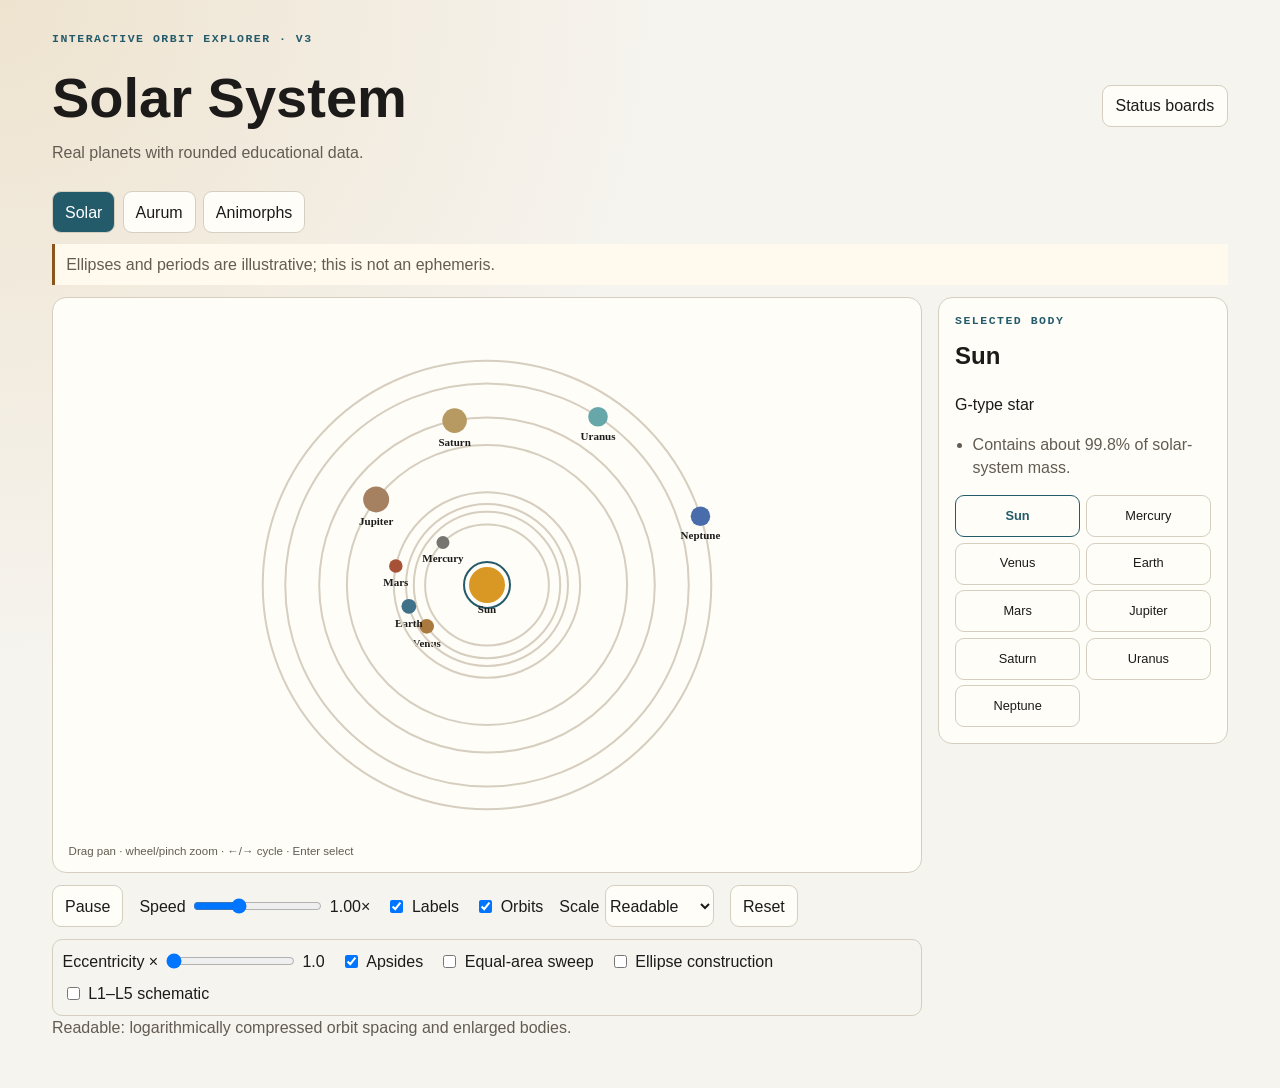
==== docs/orbit/index.html @ 9607ab7f "feat(orbit): install M365 Copilot v3 multimode explorer (Solar/Aurum/Animorphs, ellipse/Kepler/Lagra" ====
<!doctype html><html lang="en"><head><meta charset="utf-8"><meta name="viewport" content="width=device-width,initial-scale=1"><meta name="theme-color" content="#f6f4ef"><title>Orbit Explorer v3</title><link rel="stylesheet" href="./style.css"></head><body><main class="app"><header><div><p class="eyebrow">INTERACTIVE ORBIT EXPLORER · V3</p><h1 id="pageTitle">Solar System</h1><p id="pageLede" class="lede"></p></div><nav><a href="../status/">Status boards</a></nav></header>
<div id="systemTabs" class="tabs" role="group" aria-label="Choose system"><button data-system="solar">Solar</button><button data-system="aurum">Aurum</button><button data-system="animorphs">Animorphs</button></div><p id="modeNotice" class="notice"></p>
<section class="layout"><div><section class="stage"><canvas id="systemCanvas" tabindex="0" aria-label="Interactive orbit canvas. Left and right arrows cycle bodies; Enter selects."></canvas><div id="tooltip" class="tooltip" hidden></div><div class="hint">Drag pan · wheel/pinch zoom · ←/→ cycle · Enter select</div></section>
<section class="controls" aria-label="Simulation controls"><button id="playButton">Pause</button><label>Speed <input id="speedInput" type="range" min="0" max="3" value="1" step=".05"><output id="speedOutput">1.00×</output></label><label><input id="labelsInput" type="checkbox" checked> Labels</label><label><input id="orbitsInput" type="checkbox" checked> Orbits</label><label>Scale <select id="scaleInput"><option value="readable">Readable</option><option value="realistic">Realistic-ish</option></select></label><button id="resetButton">Reset</button></section><section class="math-controls" aria-label="Ellipse overlays"><label>Eccentricity × <input id="eccInput" type="range" min="1" max="4" value="1" step=".1"><output id="eccOutput">1.0</output></label><label><input id="markersInput" type="checkbox" checked> Apsides</label><label><input id="areaInput" type="checkbox"> Equal-area sweep</label><label><input id="constructionInput" type="checkbox"> Ellipse construction</label><label><input id="lagrangeInput" type="checkbox"> L1–L5 schematic</label></section><p id="scaleNote" class="scale-note"></p></div>
<aside class="info" aria-live="polite"><p class="eyebrow">SELECTED BODY</p><h2 id="infoName"></h2><p id="infoType"></p><ul id="infoFacts"></ul><div id="bodyButtons" class="body-buttons"></div></aside></section></main><script type="module" src="./app.js"></script></body></html>
---- docs/orbit/style.css ----
:root{--bg:#f6f4ef;--ink:#1c1b19;--muted:#625c52;--panel:#fffdf8;--line:#d6cebf;--accent:#245b6b;--warn:#8b561d}*{box-sizing:border-box}body{margin:0;background:radial-gradient(circle at 0 0,#eee3cf,transparent 40%),var(--bg);color:var(--ink);font:16px/1.45 "Segoe UI",sans-serif}.app{max-width:1240px;margin:auto;padding:clamp(.8rem,3vw,2rem)}header{display:flex;align-items:center;justify-content:space-between;gap:1rem}h1,h2,p{margin-top:0}h1{margin-bottom:.2rem;font-size:clamp(2rem,5vw,3.5rem)}.eyebrow{color:var(--accent);font:700 .72rem ui-monospace,monospace;letter-spacing:.13em}.lede,.scale-note,.notice{color:var(--muted)}a,button,select{min-height:42px;border:1px solid var(--line);border-radius:9px;background:var(--panel);color:var(--ink);font:inherit}a{display:inline-flex;align-items:center;padding:0 .8rem;text-decoration:none}button{padding:.45rem .75rem;cursor:pointer}button:hover,button:focus-visible,a:focus-visible{border-color:var(--accent);box-shadow:0 0 0 3px #245b6b25;outline:0}.tabs{display:flex;gap:.45rem;margin:.7rem 0}.tabs button[aria-pressed=true]{background:var(--accent);color:white}.notice{margin:.4rem 0 .75rem;padding:.55rem .7rem;border-left:3px solid var(--warn);background:#fff9ee}.layout{display:grid;grid-template-columns:minmax(0,1fr) 290px;gap:1rem}.stage{height:min(64vh,650px);min-height:450px;position:relative;overflow:hidden;border:1px solid var(--line);border-radius:14px;background:var(--panel);touch-action:none}canvas{display:block;width:100%;height:100%;cursor:grab}.tooltip{position:absolute;padding:.25rem .5rem;border-radius:5px;background:var(--ink);color:white;pointer-events:none}.hint{position:absolute;bottom:9px;left:10px;padding:.2rem .35rem;background:#fffdf8dd;color:var(--muted);font-size:.72rem}.controls,.math-controls{display:flex;flex-wrap:wrap;align-items:center;gap:.55rem 1rem;margin-top:.75rem}.controls label,.math-controls label{display:flex;align-items:center;gap:.35rem}.math-controls{padding:.6rem;border:1px solid var(--line);border-radius:10px}.info{align-self:start;padding:1rem;border:1px solid var(--line);border-radius:14px;background:var(--panel)}.info ul{padding-left:1.1rem;color:var(--muted)}.body-buttons{display:grid;grid-template-columns:1fr 1fr;gap:.35rem}.body-buttons button{font-size:.8rem}.body-buttons [aria-pressed=true]{border-color:var(--accent);color:var(--accent);font-weight:700}@media(max-width:760px){header{align-items:flex-start}.layout{grid-template-columns:1fr}.info{grid-row:2}.stage{min-height:460px}.tabs{overflow:auto}.body-buttons{grid-template-columns:repeat(3,1fr)}}@media(max-width:430px){.body-buttons{grid-template-columns:1fr 1fr}.hint{font-size:.64rem}}
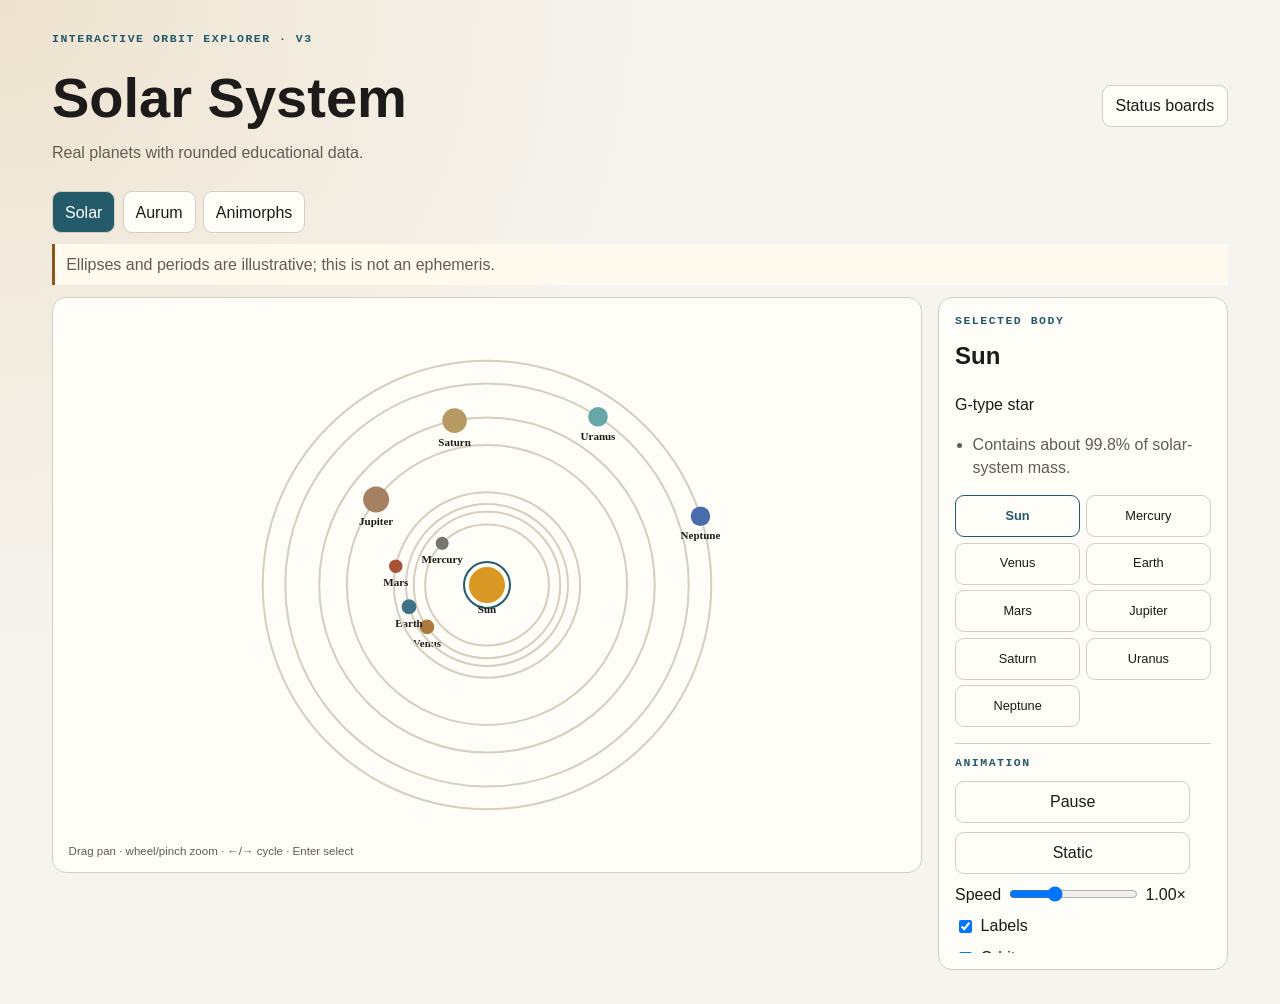
==== commit 35c5cc2a: "feat(orbit): scrollable animation panel below SELECTED BODY + static quarter-view" ====
--- a/docs/orbit/index.html
+++ b/docs/orbit/index.html
@@ -1,5 +1,5 @@
 <!doctype html><html lang="en"><head><meta charset="utf-8"><meta name="viewport" content="width=device-width,initial-scale=1"><meta name="theme-color" content="#f6f4ef"><title>Orbit Explorer v3</title><link rel="stylesheet" href="./style.css"></head><body><main class="app"><header><div><p class="eyebrow">INTERACTIVE ORBIT EXPLORER · V3</p><h1 id="pageTitle">Solar System</h1><p id="pageLede" class="lede"></p></div><nav><a href="../status/">Status boards</a></nav></header>
 <div id="systemTabs" class="tabs" role="group" aria-label="Choose system"><button data-system="solar">Solar</button><button data-system="aurum">Aurum</button><button data-system="animorphs">Animorphs</button></div><p id="modeNotice" class="notice"></p>
 <section class="layout"><div><section class="stage"><canvas id="systemCanvas" tabindex="0" aria-label="Interactive orbit canvas. Left and right arrows cycle bodies; Enter selects."></canvas><div id="tooltip" class="tooltip" hidden></div><div class="hint">Drag pan · wheel/pinch zoom · ←/→ cycle · Enter select</div></section>
-<section class="controls" aria-label="Simulation controls"><button id="playButton">Pause</button><label>Speed <input id="speedInput" type="range" min="0" max="3" value="1" step=".05"><output id="speedOutput">1.00×</output></label><label><input id="labelsInput" type="checkbox" checked> Labels</label><label><input id="orbitsInput" type="checkbox" checked> Orbits</label><label>Scale <select id="scaleInput"><option value="readable">Readable</option><option value="realistic">Realistic-ish</option></select></label><button id="resetButton">Reset</button></section><section class="math-controls" aria-label="Ellipse overlays"><label>Eccentricity × <input id="eccInput" type="range" min="1" max="4" value="1" step=".1"><output id="eccOutput">1.0</output></label><label><input id="markersInput" type="checkbox" checked> Apsides</label><label><input id="areaInput" type="checkbox"> Equal-area sweep</label><label><input id="constructionInput" type="checkbox"> Ellipse construction</label><label><input id="lagrangeInput" type="checkbox"> L1–L5 schematic</label></section><p id="scaleNote" class="scale-note"></p></div>
-<aside class="info" aria-live="polite"><p class="eyebrow">SELECTED BODY</p><h2 id="infoName"></h2><p id="infoType"></p><ul id="infoFacts"></ul><div id="bodyButtons" class="body-buttons"></div></aside></section></main><script type="module" src="./app.js"></script></body></html>+</div>
+<aside class="info" aria-live="polite"><p class="eyebrow">SELECTED BODY</p><h2 id="infoName"></h2><p id="infoType"></p><ul id="infoFacts"></ul><div id="bodyButtons" class="body-buttons"></div><section class="anim-panel" aria-label="Animation controls"><p class="eyebrow">ANIMATION</p><section class="controls" aria-label="Simulation controls"><button id="playButton">Pause</button><button id="staticButton" type="button" aria-pressed="false">Static</button><label>Speed <input id="speedInput" type="range" min="0" max="3" value="1" step=".05"><output id="speedOutput">1.00×</output></label><label><input id="labelsInput" type="checkbox" checked> Labels</label><label><input id="orbitsInput" type="checkbox" checked> Orbits</label><label>Scale <select id="scaleInput"><option value="readable">Readable</option><option value="realistic">Realistic-ish</option></select></label><button id="resetButton">Reset</button></section><section class="math-controls" aria-label="Ellipse overlays"><label>Eccentricity × <input id="eccInput" type="range" min="1" max="4" value="1" step=".1"><output id="eccOutput">1.0</output></label><label><input id="markersInput" type="checkbox" checked> Apsides</label><label><input id="areaInput" type="checkbox"> Equal-area sweep</label><label><input id="constructionInput" type="checkbox"> Ellipse construction</label><label><input id="lagrangeInput" type="checkbox"> L1–L5 schematic</label></section><p id="scaleNote" class="scale-note"></p><p class="scale-note">Static: fixed epoch (day 0) in the original Aurum v1 quarter-circle framing — centre near the lower-left, no motion. Also via <code>?static=1</code>.</p></section></aside></section></main><script type="module" src="./app.js"></script></body></html>
--- a/docs/orbit/style.css
+++ b/docs/orbit/style.css
@@ -1 +1 @@
-:root{--bg:#f6f4ef;--ink:#1c1b19;--muted:#625c52;--panel:#fffdf8;--line:#d6cebf;--accent:#245b6b;--warn:#8b561d}*{box-sizing:border-box}body{margin:0;background:radial-gradient(circle at 0 0,#eee3cf,transparent 40%),var(--bg);color:var(--ink);font:16px/1.45 "Segoe UI",sans-serif}.app{max-width:1240px;margin:auto;padding:clamp(.8rem,3vw,2rem)}header{display:flex;align-items:center;justify-content:space-between;gap:1rem}h1,h2,p{margin-top:0}h1{margin-bottom:.2rem;font-size:clamp(2rem,5vw,3.5rem)}.eyebrow{color:var(--accent);font:700 .72rem ui-monospace,monospace;letter-spacing:.13em}.lede,.scale-note,.notice{color:var(--muted)}a,button,select{min-height:42px;border:1px solid var(--line);border-radius:9px;background:var(--panel);color:var(--ink);font:inherit}a{display:inline-flex;align-items:center;padding:0 .8rem;text-decoration:none}button{padding:.45rem .75rem;cursor:pointer}button:hover,button:focus-visible,a:focus-visible{border-color:var(--accent);box-shadow:0 0 0 3px #245b6b25;outline:0}.tabs{display:flex;gap:.45rem;margin:.7rem 0}.tabs button[aria-pressed=true]{background:var(--accent);color:white}.notice{margin:.4rem 0 .75rem;padding:.55rem .7rem;border-left:3px solid var(--warn);background:#fff9ee}.layout{display:grid;grid-template-columns:minmax(0,1fr) 290px;gap:1rem}.stage{height:min(64vh,650px);min-height:450px;position:relative;overflow:hidden;border:1px solid var(--line);border-radius:14px;background:var(--panel);touch-action:none}canvas{display:block;width:100%;height:100%;cursor:grab}.tooltip{position:absolute;padding:.25rem .5rem;border-radius:5px;background:var(--ink);color:white;pointer-events:none}.hint{position:absolute;bottom:9px;left:10px;padding:.2rem .35rem;background:#fffdf8dd;color:var(--muted);font-size:.72rem}.controls,.math-controls{display:flex;flex-wrap:wrap;align-items:center;gap:.55rem 1rem;margin-top:.75rem}.controls label,.math-controls label{display:flex;align-items:center;gap:.35rem}.math-controls{padding:.6rem;border:1px solid var(--line);border-radius:10px}.info{align-self:start;padding:1rem;border:1px solid var(--line);border-radius:14px;background:var(--panel)}.info ul{padding-left:1.1rem;color:var(--muted)}.body-buttons{display:grid;grid-template-columns:1fr 1fr;gap:.35rem}.body-buttons button{font-size:.8rem}.body-buttons [aria-pressed=true]{border-color:var(--accent);color:var(--accent);font-weight:700}@media(max-width:760px){header{align-items:flex-start}.layout{grid-template-columns:1fr}.info{grid-row:2}.stage{min-height:460px}.tabs{overflow:auto}.body-buttons{grid-template-columns:repeat(3,1fr)}}@media(max-width:430px){.body-buttons{grid-template-columns:1fr 1fr}.hint{font-size:.64rem}}+:root{--bg:#f6f4ef;--ink:#1c1b19;--muted:#625c52;--panel:#fffdf8;--line:#d6cebf;--accent:#245b6b;--warn:#8b561d}*{box-sizing:border-box}body{margin:0;background:radial-gradient(circle at 0 0,#eee3cf,transparent 40%),var(--bg);color:var(--ink);font:16px/1.45 "Segoe UI",sans-serif}.app{max-width:1240px;margin:auto;padding:clamp(.8rem,3vw,2rem)}header{display:flex;align-items:center;justify-content:space-between;gap:1rem}h1,h2,p{margin-top:0}h1{margin-bottom:.2rem;font-size:clamp(2rem,5vw,3.5rem)}.eyebrow{color:var(--accent);font:700 .72rem ui-monospace,monospace;letter-spacing:.13em}.lede,.scale-note,.notice{color:var(--muted)}a,button,select{min-height:42px;border:1px solid var(--line);border-radius:9px;background:var(--panel);color:var(--ink);font:inherit}a{display:inline-flex;align-items:center;padding:0 .8rem;text-decoration:none}button{padding:.45rem .75rem;cursor:pointer}button:hover,button:focus-visible,a:focus-visible{border-color:var(--accent);box-shadow:0 0 0 3px #245b6b25;outline:0}.tabs{display:flex;gap:.45rem;margin:.7rem 0}.tabs button[aria-pressed=true]{background:var(--accent);color:white}.notice{margin:.4rem 0 .75rem;padding:.55rem .7rem;border-left:3px solid var(--warn);background:#fff9ee}.layout{display:grid;grid-template-columns:minmax(0,1fr) 290px;gap:1rem}.stage{height:min(64vh,650px);min-height:450px;position:relative;overflow:hidden;border:1px solid var(--line);border-radius:14px;background:var(--panel);touch-action:none}canvas{display:block;width:100%;height:100%;cursor:grab}.tooltip{position:absolute;padding:.25rem .5rem;border-radius:5px;background:var(--ink);color:white;pointer-events:none}.hint{position:absolute;bottom:9px;left:10px;padding:.2rem .35rem;background:#fffdf8dd;color:var(--muted);font-size:.72rem}.controls,.math-controls{display:flex;flex-wrap:wrap;align-items:center;gap:.55rem 1rem;margin-top:.75rem}.controls label,.math-controls label{display:flex;align-items:center;gap:.35rem}.math-controls{padding:.6rem;border:1px solid var(--line);border-radius:10px}.info{align-self:start;padding:1rem;border:1px solid var(--line);border-radius:14px;background:var(--panel)}.info ul{padding-left:1.1rem;color:var(--muted)}.body-buttons{display:grid;grid-template-columns:1fr 1fr;gap:.35rem}.body-buttons button{font-size:.8rem}.body-buttons [aria-pressed=true]{border-color:var(--accent);color:var(--accent);font-weight:700}@media(max-width:760px){header{align-items:flex-start}.layout{grid-template-columns:1fr}.info{grid-row:2}.stage{min-height:460px}.tabs{overflow:auto}.body-buttons{grid-template-columns:repeat(3,1fr)}}@media(max-width:430px){.body-buttons{grid-template-columns:1fr 1fr}.hint{font-size:.64rem}}.anim-panel{margin-top:1rem;padding-top:.75rem;border-top:1px solid var(--line);height:210px;max-height:210px;overflow-y:auto;overflow-x:hidden;padding-right:.35rem;scrollbar-gutter:stable}.anim-panel .controls{margin-top:.35rem}.anim-panel .controls,.anim-panel .math-controls{flex-direction:column;align-items:stretch}.anim-panel button[aria-pressed="true"]{background:var(--accent);color:#fff;border-color:var(--accent)}@media(max-width:760px){.anim-panel{height:190px;max-height:190px}}
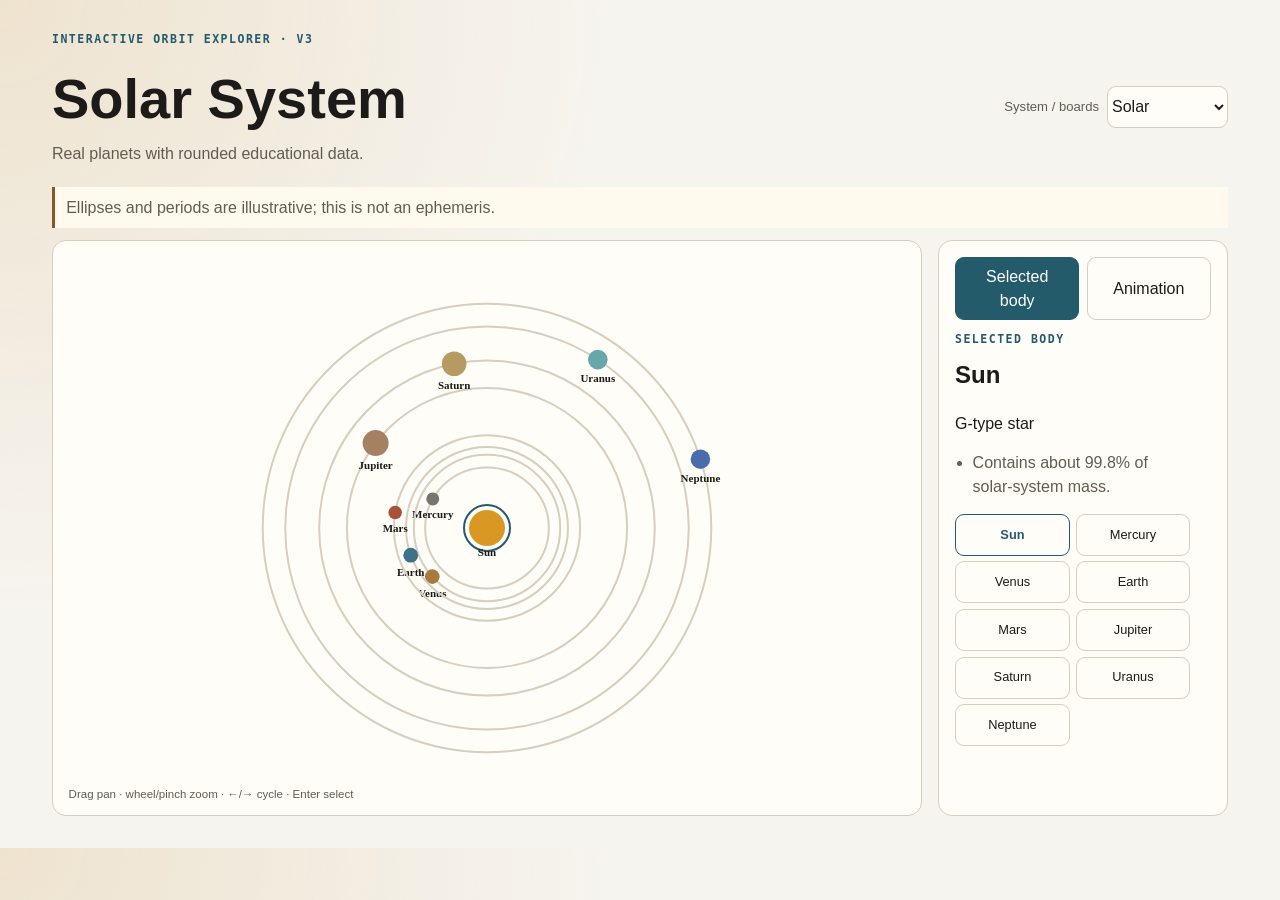
==== commit 0a761c38: "feat(orbit): static view follows Aurum v1 (83a0596); header dropdown + tabbed side panel" ====
--- a/docs/orbit/index.html
+++ b/docs/orbit/index.html
@@ -1,5 +1,77 @@
-<!doctype html><html lang="en"><head><meta charset="utf-8"><meta name="viewport" content="width=device-width,initial-scale=1"><meta name="theme-color" content="#f6f4ef"><title>Orbit Explorer v3</title><link rel="stylesheet" href="./style.css"></head><body><main class="app"><header><div><p class="eyebrow">INTERACTIVE ORBIT EXPLORER · V3</p><h1 id="pageTitle">Solar System</h1><p id="pageLede" class="lede"></p></div><nav><a href="../status/">Status boards</a></nav></header>
-<div id="systemTabs" class="tabs" role="group" aria-label="Choose system"><button data-system="solar">Solar</button><button data-system="aurum">Aurum</button><button data-system="animorphs">Animorphs</button></div><p id="modeNotice" class="notice"></p>
-<section class="layout"><div><section class="stage"><canvas id="systemCanvas" tabindex="0" aria-label="Interactive orbit canvas. Left and right arrows cycle bodies; Enter selects."></canvas><div id="tooltip" class="tooltip" hidden></div><div class="hint">Drag pan · wheel/pinch zoom · ←/→ cycle · Enter select</div></section>
-</div>
-<aside class="info" aria-live="polite"><p class="eyebrow">SELECTED BODY</p><h2 id="infoName"></h2><p id="infoType"></p><ul id="infoFacts"></ul><div id="bodyButtons" class="body-buttons"></div><section class="anim-panel" aria-label="Animation controls"><p class="eyebrow">ANIMATION</p><section class="controls" aria-label="Simulation controls"><button id="playButton">Pause</button><button id="staticButton" type="button" aria-pressed="false">Static</button><label>Speed <input id="speedInput" type="range" min="0" max="3" value="1" step=".05"><output id="speedOutput">1.00×</output></label><label><input id="labelsInput" type="checkbox" checked> Labels</label><label><input id="orbitsInput" type="checkbox" checked> Orbits</label><label>Scale <select id="scaleInput"><option value="readable">Readable</option><option value="realistic">Realistic-ish</option></select></label><button id="resetButton">Reset</button></section><section class="math-controls" aria-label="Ellipse overlays"><label>Eccentricity × <input id="eccInput" type="range" min="1" max="4" value="1" step=".1"><output id="eccOutput">1.0</output></label><label><input id="markersInput" type="checkbox" checked> Apsides</label><label><input id="areaInput" type="checkbox"> Equal-area sweep</label><label><input id="constructionInput" type="checkbox"> Ellipse construction</label><label><input id="lagrangeInput" type="checkbox"> L1–L5 schematic</label></section><p id="scaleNote" class="scale-note"></p><p class="scale-note">Static: fixed epoch (day 0) in the original Aurum v1 quarter-circle framing — centre near the lower-left, no motion. Also via <code>?static=1</code>.</p></section></aside></section></main><script type="module" src="./app.js"></script></body></html>+<!doctype html>
+<html lang="en">
+<head>
+<meta charset="utf-8">
+<meta name="viewport" content="width=device-width,initial-scale=1">
+<meta name="theme-color" content="#f6f4ef">
+<title>Orbit Explorer v3</title>
+<link rel="stylesheet" href="./style.css">
+</head>
+<body>
+<main class="app">
+<header>
+  <div>
+    <p class="eyebrow">INTERACTIVE ORBIT EXPLORER · V3</p>
+    <h1 id="pageTitle">Solar System</h1>
+    <p id="pageLede" class="lede"></p>
+  </div>
+  <div class="system-menu">
+    <label for="systemMenu">System / boards</label>
+    <select id="systemMenu" aria-label="Choose system or open status boards">
+      <option value="solar">Solar</option>
+      <option value="aurum">Aurum</option>
+      <option value="animorphs">Animorphs</option>
+      <option value="status">Status boards</option>
+    </select>
+  </div>
+</header>
+<p id="modeNotice" class="notice"></p>
+<section class="layout">
+  <div>
+    <section class="stage">
+      <canvas id="systemCanvas" tabindex="0" aria-label="Interactive orbit canvas. Left and right arrows cycle bodies; Enter selects."></canvas>
+      <div id="tooltip" class="tooltip" hidden></div>
+      <div class="hint">Drag pan · wheel/pinch zoom · ←/→ cycle · Enter select</div>
+    </section>
+  </div>
+  <aside class="info side-panel">
+    <div class="panel-tabs" role="tablist" aria-label="Body and animation panels">
+      <button id="panelTabSelected" type="button" role="tab" aria-selected="true" aria-controls="panelSelected">Selected body</button>
+      <button id="panelTabAnimation" type="button" role="tab" aria-selected="false" aria-controls="panelAnimation" tabindex="-1">Animation</button>
+    </div>
+    <section id="panelSelected" class="tab-panel" role="tabpanel" aria-labelledby="panelTabSelected" aria-live="polite">
+      <p class="eyebrow">SELECTED BODY</p>
+      <h2 id="infoName"></h2>
+      <p id="infoType"></p>
+      <ul id="infoFacts"></ul>
+      <div id="bodyButtons" class="body-buttons"></div>
+    </section>
+    <section id="panelAnimation" class="tab-panel" role="tabpanel" aria-labelledby="panelTabAnimation" hidden>
+      <section class="anim-panel" aria-label="Animation controls">
+        <p class="eyebrow">ANIMATION</p>
+        <section class="controls" aria-label="Simulation controls">
+          <button id="playButton" type="button">Pause</button>
+          <button id="staticButton" type="button" aria-pressed="false">Static</button>
+          <label>Speed <input id="speedInput" type="range" min="0" max="3" value="1" step=".05"><output id="speedOutput">1.00×</output></label>
+          <label><input id="labelsInput" type="checkbox" checked> Labels</label>
+          <label><input id="orbitsInput" type="checkbox" checked> Orbits</label>
+          <label>Scale <select id="scaleInput"><option value="readable">Readable</option><option value="realistic">Realistic-ish</option></select></label>
+          <button id="resetButton" type="button">Reset</button>
+        </section>
+        <section class="math-controls" aria-label="Ellipse overlays">
+          <label>Eccentricity × <input id="eccInput" type="range" min="1" max="4" value="1" step=".1"><output id="eccOutput">1.0</output></label>
+          <label><input id="markersInput" type="checkbox" checked> Apsides</label>
+          <label><input id="areaInput" type="checkbox"> Equal-area sweep</label>
+          <label><input id="constructionInput" type="checkbox"> Ellipse construction</label>
+          <label><input id="lagrangeInput" type="checkbox"> L1–L5 schematic</label>
+        </section>
+        <p id="scaleNote" class="scale-note"></p>
+        <p class="scale-note">Static: fixed epoch (day 0) following the original Aurum v1 framing (commit 83a0596) — centre at world (-3,-3) about 168px left of and below the 16%/82% anchor at 56px/unit, orbits opening up-and-to-the-right, no motion. Also via <code>?static=1</code>.</p>
+      </section>
+    </section>
+  </aside>
+</section>
+</main>
+<script type="module" src="./app.js"></script>
+</body>
+</html>
--- a/docs/orbit/style.css
+++ b/docs/orbit/style.css
@@ -1 +1,16 @@
-:root{--bg:#f6f4ef;--ink:#1c1b19;--muted:#625c52;--panel:#fffdf8;--line:#d6cebf;--accent:#245b6b;--warn:#8b561d}*{box-sizing:border-box}body{margin:0;background:radial-gradient(circle at 0 0,#eee3cf,transparent 40%),var(--bg);color:var(--ink);font:16px/1.45 "Segoe UI",sans-serif}.app{max-width:1240px;margin:auto;padding:clamp(.8rem,3vw,2rem)}header{display:flex;align-items:center;justify-content:space-between;gap:1rem}h1,h2,p{margin-top:0}h1{margin-bottom:.2rem;font-size:clamp(2rem,5vw,3.5rem)}.eyebrow{color:var(--accent);font:700 .72rem ui-monospace,monospace;letter-spacing:.13em}.lede,.scale-note,.notice{color:var(--muted)}a,button,select{min-height:42px;border:1px solid var(--line);border-radius:9px;background:var(--panel);color:var(--ink);font:inherit}a{display:inline-flex;align-items:center;padding:0 .8rem;text-decoration:none}button{padding:.45rem .75rem;cursor:pointer}button:hover,button:focus-visible,a:focus-visible{border-color:var(--accent);box-shadow:0 0 0 3px #245b6b25;outline:0}.tabs{display:flex;gap:.45rem;margin:.7rem 0}.tabs button[aria-pressed=true]{background:var(--accent);color:white}.notice{margin:.4rem 0 .75rem;padding:.55rem .7rem;border-left:3px solid var(--warn);background:#fff9ee}.layout{display:grid;grid-template-columns:minmax(0,1fr) 290px;gap:1rem}.stage{height:min(64vh,650px);min-height:450px;position:relative;overflow:hidden;border:1px solid var(--line);border-radius:14px;background:var(--panel);touch-action:none}canvas{display:block;width:100%;height:100%;cursor:grab}.tooltip{position:absolute;padding:.25rem .5rem;border-radius:5px;background:var(--ink);color:white;pointer-events:none}.hint{position:absolute;bottom:9px;left:10px;padding:.2rem .35rem;background:#fffdf8dd;color:var(--muted);font-size:.72rem}.controls,.math-controls{display:flex;flex-wrap:wrap;align-items:center;gap:.55rem 1rem;margin-top:.75rem}.controls label,.math-controls label{display:flex;align-items:center;gap:.35rem}.math-controls{padding:.6rem;border:1px solid var(--line);border-radius:10px}.info{align-self:start;padding:1rem;border:1px solid var(--line);border-radius:14px;background:var(--panel)}.info ul{padding-left:1.1rem;color:var(--muted)}.body-buttons{display:grid;grid-template-columns:1fr 1fr;gap:.35rem}.body-buttons button{font-size:.8rem}.body-buttons [aria-pressed=true]{border-color:var(--accent);color:var(--accent);font-weight:700}@media(max-width:760px){header{align-items:flex-start}.layout{grid-template-columns:1fr}.info{grid-row:2}.stage{min-height:460px}.tabs{overflow:auto}.body-buttons{grid-template-columns:repeat(3,1fr)}}@media(max-width:430px){.body-buttons{grid-template-columns:1fr 1fr}.hint{font-size:.64rem}}.anim-panel{margin-top:1rem;padding-top:.75rem;border-top:1px solid var(--line);height:210px;max-height:210px;overflow-y:auto;overflow-x:hidden;padding-right:.35rem;scrollbar-gutter:stable}.anim-panel .controls{margin-top:.35rem}.anim-panel .controls,.anim-panel .math-controls{flex-direction:column;align-items:stretch}.anim-panel button[aria-pressed="true"]{background:var(--accent);color:#fff;border-color:var(--accent)}@media(max-width:760px){.anim-panel{height:190px;max-height:190px}}+:root{--bg:#f6f4ef;--ink:#1c1b19;--muted:#625c52;--panel:#fffdf8;--line:#d6cebf;--accent:#245b6b;--warn:#8b561d}*{box-sizing:border-box}body{margin:0;background:radial-gradient(circle at 0 0,#eee3cf,transparent 40%),var(--bg);color:var(--ink);font:16px/1.45 "Segoe UI",sans-serif}.app{max-width:1240px;margin:auto;padding:clamp(.8rem,3vw,2rem)}header{display:flex;align-items:center;justify-content:space-between;gap:1rem}h1,h2,p{margin-top:0}h1{margin-bottom:.2rem;font-size:clamp(2rem,5vw,3.5rem)}.eyebrow{color:var(--accent);font:700 .72rem ui-monospace,monospace;letter-spacing:.13em}.lede,.scale-note,.notice{color:var(--muted)}a,button,select{min-height:42px;border:1px solid var(--line);border-radius:9px;background:var(--panel);color:var(--ink);font:inherit}a{display:inline-flex;align-items:center;padding:0 .8rem;text-decoration:none}button{padding:.45rem .75rem;cursor:pointer}button:hover,button:focus-visible,a:focus-visible{border-color:var(--accent);box-shadow:0 0 0 3px #245b6b25;outline:0}.tabs{display:flex;gap:.45rem;margin:.7rem 0}.tabs button[aria-pressed=true]{background:var(--accent);color:white}.notice{margin:.4rem 0 .75rem;padding:.55rem .7rem;border-left:3px solid var(--warn);background:#fff9ee}.layout{display:grid;grid-template-columns:minmax(0,1fr) 290px;gap:1rem}.stage{height:min(64vh,650px);min-height:450px;position:relative;overflow:hidden;border:1px solid var(--line);border-radius:14px;background:var(--panel);touch-action:none}canvas{display:block;width:100%;height:100%;cursor:grab}.tooltip{position:absolute;padding:.25rem .5rem;border-radius:5px;background:var(--ink);color:white;pointer-events:none}.hint{position:absolute;bottom:9px;left:10px;padding:.2rem .35rem;background:#fffdf8dd;color:var(--muted);font-size:.72rem}.controls,.math-controls{display:flex;flex-wrap:wrap;align-items:center;gap:.55rem 1rem;margin-top:.75rem}.controls label,.math-controls label{display:flex;align-items:center;gap:.35rem}.math-controls{padding:.6rem;border:1px solid var(--line);border-radius:10px}.info{align-self:start;padding:1rem;border:1px solid var(--line);border-radius:14px;background:var(--panel)}.info ul{padding-left:1.1rem;color:var(--muted)}.body-buttons{display:grid;grid-template-columns:1fr 1fr;gap:.35rem}.body-buttons button{font-size:.8rem}.body-buttons [aria-pressed=true]{border-color:var(--accent);color:var(--accent);font-weight:700}@media(max-width:760px){header{align-items:flex-start}.layout{grid-template-columns:1fr}.info{grid-row:2}.stage{min-height:460px}.tabs{overflow:auto}.body-buttons{grid-template-columns:repeat(3,1fr)}}@media(max-width:430px){.body-buttons{grid-template-columns:1fr 1fr}.hint{font-size:.64rem}}.anim-panel{margin-top:1rem;padding-top:.75rem;border-top:1px solid var(--line);height:210px;max-height:210px;overflow-y:auto;overflow-x:hidden;padding-right:.35rem;scrollbar-gutter:stable}.anim-panel .controls{margin-top:.35rem}.anim-panel .controls,.anim-panel .math-controls{flex-direction:column;align-items:stretch}.anim-panel button[aria-pressed="true"]{background:var(--accent);color:#fff;border-color:var(--accent)}@media(max-width:760px){.anim-panel{height:190px;max-height:190px}}
+/* --- 2026-10-18: compact header dropdown + tabbed side panel, same height as display --- */
+:root{--display-h:min(64vh,650px)}
+.stage{height:var(--display-h)}
+header .system-menu{display:flex;align-items:center;gap:.5rem;flex:none}
+header .system-menu label{font-size:.82rem;color:var(--muted);white-space:nowrap}
+header .system-menu select{max-width:190px}
+.layout{align-items:stretch}
+.side-panel{height:var(--display-h);min-height:450px;display:flex;flex-direction:column;overflow:hidden}
+.panel-tabs{display:flex;gap:.45rem;flex:none;margin-bottom:.75rem}
+.panel-tabs [role=tab]{flex:1}
+.panel-tabs [role=tab][aria-selected=true]{background:var(--accent);color:#fff;border-color:var(--accent)}
+.tab-panel{flex:1 1 auto;min-height:0;overflow-y:auto;overflow-x:hidden;scrollbar-gutter:stable;padding-right:.35rem}
+.tab-panel[hidden]{display:none}
+.tab-panel .anim-panel{height:auto;max-height:none;overflow:visible;margin-top:0;padding-top:0;border-top:0}
+@media(max-width:760px){.side-panel{height:var(--display-h);min-height:460px}.tab-panel .anim-panel{height:auto;max-height:none}}
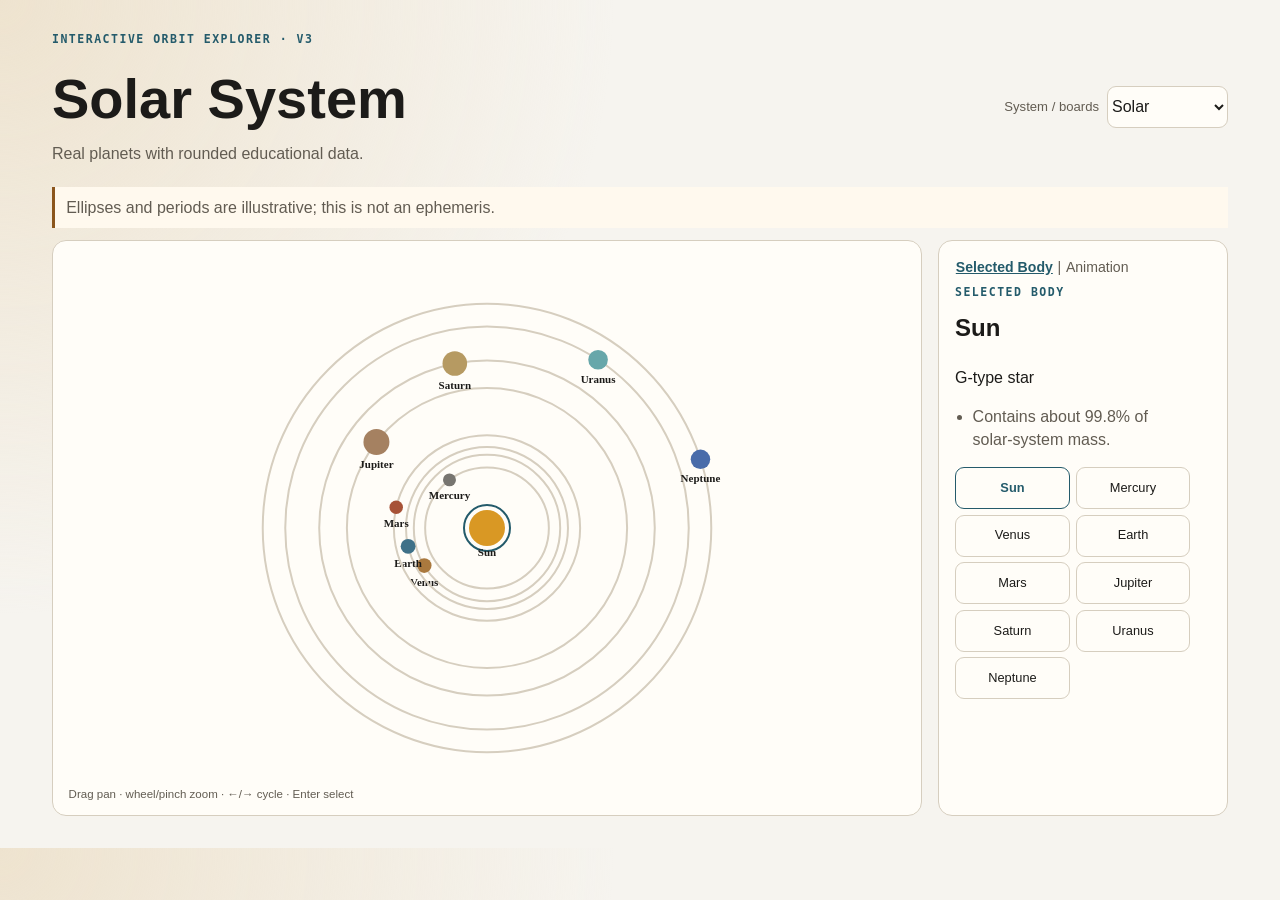
==== commit f3431d50: "fix(orbit): panel stretches to left column, slim text tabs, fit Solar/Animorphs static to viewport" ====
--- a/docs/orbit/index.html
+++ b/docs/orbit/index.html
@@ -27,7 +27,7 @@
 </header>
 <p id="modeNotice" class="notice"></p>
 <section class="layout">
-  <div>
+  <div class="display-col">
     <section class="stage">
       <canvas id="systemCanvas" tabindex="0" aria-label="Interactive orbit canvas. Left and right arrows cycle bodies; Enter selects."></canvas>
       <div id="tooltip" class="tooltip" hidden></div>
@@ -35,10 +35,7 @@
     </section>
   </div>
   <aside class="info side-panel">
-    <div class="panel-tabs" role="tablist" aria-label="Body and animation panels">
-      <button id="panelTabSelected" type="button" role="tab" aria-selected="true" aria-controls="panelSelected">Selected body</button>
-      <button id="panelTabAnimation" type="button" role="tab" aria-selected="false" aria-controls="panelAnimation" tabindex="-1">Animation</button>
-    </div>
+    <div class="panel-tabs" role="tablist" aria-label="Body and animation panels"><button id="panelTabSelected" type="button" role="tab" aria-selected="true" aria-controls="panelSelected">Selected Body</button><span class="tab-sep" aria-hidden="true"> | </span><button id="panelTabAnimation" type="button" role="tab" aria-selected="false" aria-controls="panelAnimation" tabindex="-1">Animation</button></div>
     <section id="panelSelected" class="tab-panel" role="tabpanel" aria-labelledby="panelTabSelected" aria-live="polite">
       <p class="eyebrow">SELECTED BODY</p>
       <h2 id="infoName"></h2>
--- a/docs/orbit/style.css
+++ b/docs/orbit/style.css
@@ -6,7 +6,8 @@
 header .system-menu label{font-size:.82rem;color:var(--muted);white-space:nowrap}
 header .system-menu select{max-width:190px}
 .layout{align-items:stretch}
-.side-panel{height:var(--display-h);min-height:450px;display:flex;flex-direction:column;overflow:hidden}
+.display-col{display:flex;min-width:0}.display-col>.stage{flex:1 1 auto}
+.side-panel{height:auto;align-self:stretch;min-height:0;display:flex;flex-direction:column;overflow:hidden}
 .panel-tabs{display:flex;gap:.45rem;flex:none;margin-bottom:.75rem}
 .panel-tabs [role=tab]{flex:1}
 .panel-tabs [role=tab][aria-selected=true]{background:var(--accent);color:#fff;border-color:var(--accent)}
@@ -14,3 +15,10 @@
 .tab-panel[hidden]{display:none}
 .tab-panel .anim-panel{height:auto;max-height:none;overflow:visible;margin-top:0;padding-top:0;border-top:0}
 @media(max-width:760px){.side-panel{height:var(--display-h);min-height:460px}.tab-panel .anim-panel{height:auto;max-height:none}}
+
+/* Slim text tabs: one compact line, no tall button boxes */
+.panel-tabs{display:block;flex:none;margin:0 0 .5rem;padding:0;line-height:1.2;font-size:.88rem}
+.panel-tabs [role=tab]{display:inline;min-height:0;padding:.1rem .05rem;border:0;border-radius:0;background:none;color:var(--muted);font:inherit;cursor:pointer}
+.panel-tabs [role=tab]:hover,.panel-tabs [role=tab]:focus-visible{color:var(--accent);text-decoration:underline;box-shadow:none}
+.panel-tabs [role=tab][aria-selected=true]{background:none;color:var(--accent);border:0;font-weight:700;text-decoration:underline}
+.panel-tabs .tab-sep{color:var(--muted)}
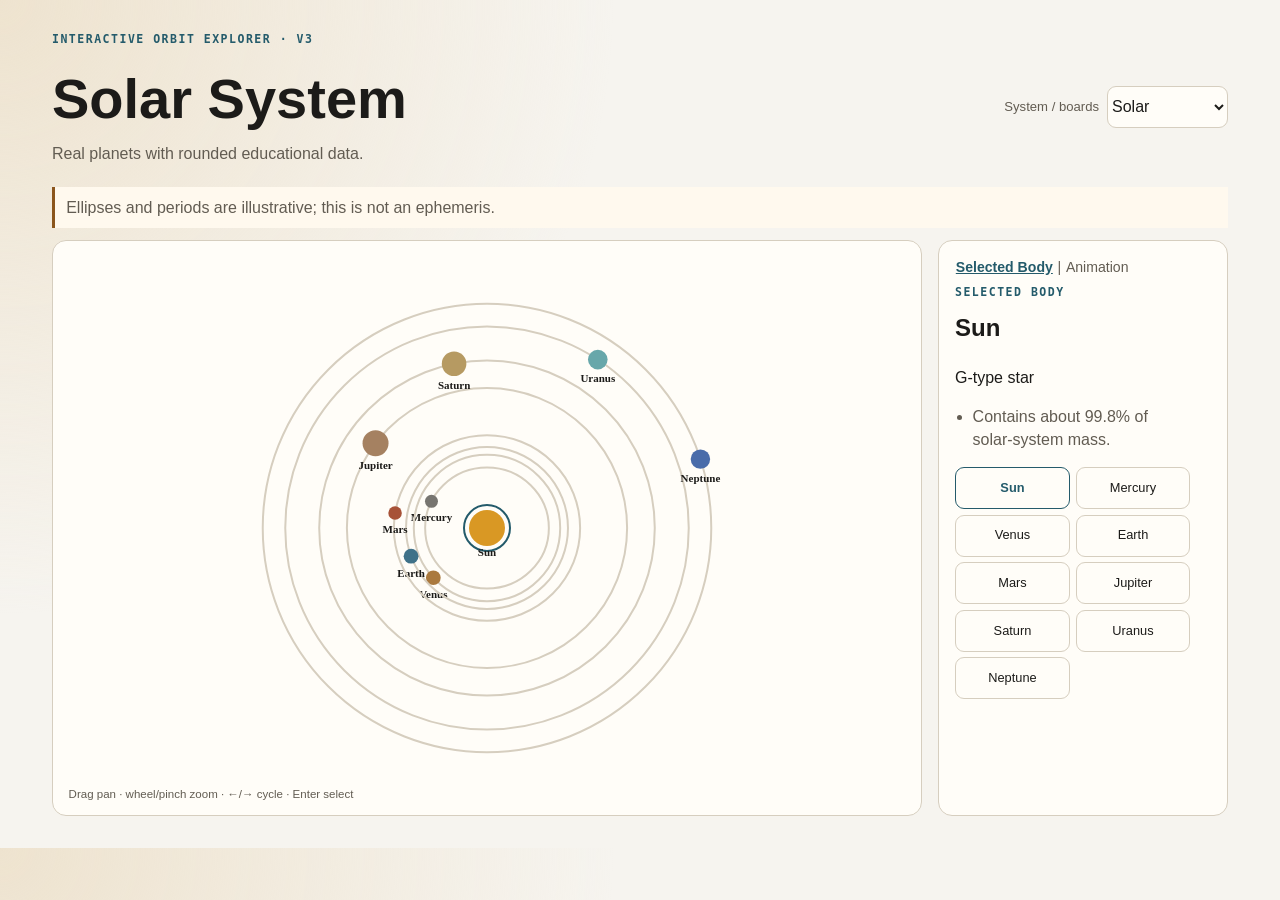
==== commit 6beed838: "feat(orbit): Animorphs non-canon caveat as collapsible note under Animation tab" ====
--- a/docs/orbit/index.html
+++ b/docs/orbit/index.html
@@ -64,6 +64,7 @@
         </section>
         <p id="scaleNote" class="scale-note"></p>
         <p class="scale-note">Static: fixed epoch (day 0) following the original Aurum v1 framing (commit 83a0596) — centre at world (-3,-3) about 168px left of and below the 16%/82% anchor at 56px/unit, orbits opening up-and-to-the-right, no motion. Also via <code>?static=1</code>.</p>
+        <details id="animorphsNote" class="note-details" hidden><summary>Non-canon layout note</summary><p id="animorphsNoteText"></p></details>
       </section>
     </section>
   </aside>
--- a/docs/orbit/style.css
+++ b/docs/orbit/style.css
@@ -7,14 +7,15 @@
 header .system-menu select{max-width:190px}
 .layout{align-items:stretch}
 .display-col{display:flex;min-width:0}.display-col>.stage{flex:1 1 auto}
-.side-panel{height:auto;align-self:stretch;min-height:0;display:flex;flex-direction:column;overflow:hidden}
+.side-panel{height:var(--display-h);min-height:450px;display:flex;flex-direction:column;overflow:hidden}
 .panel-tabs{display:flex;gap:.45rem;flex:none;margin-bottom:.75rem}
 .panel-tabs [role=tab]{flex:1}
 .panel-tabs [role=tab][aria-selected=true]{background:var(--accent);color:#fff;border-color:var(--accent)}
-.tab-panel{flex:1 1 auto;min-height:0;overflow-y:auto;overflow-x:hidden;scrollbar-gutter:stable;padding-right:.35rem}
+.tab-panel{flex:1 1 0;min-height:0;overflow-y:auto;overflow-x:hidden;scrollbar-gutter:stable;padding-right:.35rem}
+#panelSelected,#panelAnimation{flex:1 1 0;min-height:0;overflow-y:auto}
 .tab-panel[hidden]{display:none}
-.tab-panel .anim-panel{height:auto;max-height:none;overflow:visible;margin-top:0;padding-top:0;border-top:0}
-@media(max-width:760px){.side-panel{height:var(--display-h);min-height:460px}.tab-panel .anim-panel{height:auto;max-height:none}}
+.tab-panel .anim-panel{height:auto;max-height:100%;min-height:0;overflow:visible;margin-top:0;padding-top:0;border-top:0}
+@media(max-width:760px){.side-panel{height:var(--display-h);min-height:460px}.tab-panel .anim-panel{height:auto;max-height:100%}}
 
 /* Slim text tabs: one compact line, no tall button boxes */
 .panel-tabs{display:block;flex:none;margin:0 0 .5rem;padding:0;line-height:1.2;font-size:.88rem}
@@ -22,3 +23,8 @@
 .panel-tabs [role=tab]:hover,.panel-tabs [role=tab]:focus-visible{color:var(--accent);text-decoration:underline;box-shadow:none}
 .panel-tabs [role=tab][aria-selected=true]{background:none;color:var(--accent);border:0;font-weight:700;text-decoration:underline}
 .panel-tabs .tab-sep{color:var(--muted)}
+
+/* Collapsible Animorphs caveat at the bottom of the Animation panel */
+.note-details{margin-top:.6rem;font-size:.82rem;color:var(--muted)}
+.note-details summary{cursor:pointer;color:var(--accent)}
+.note-details p{margin:.35rem 0 0}
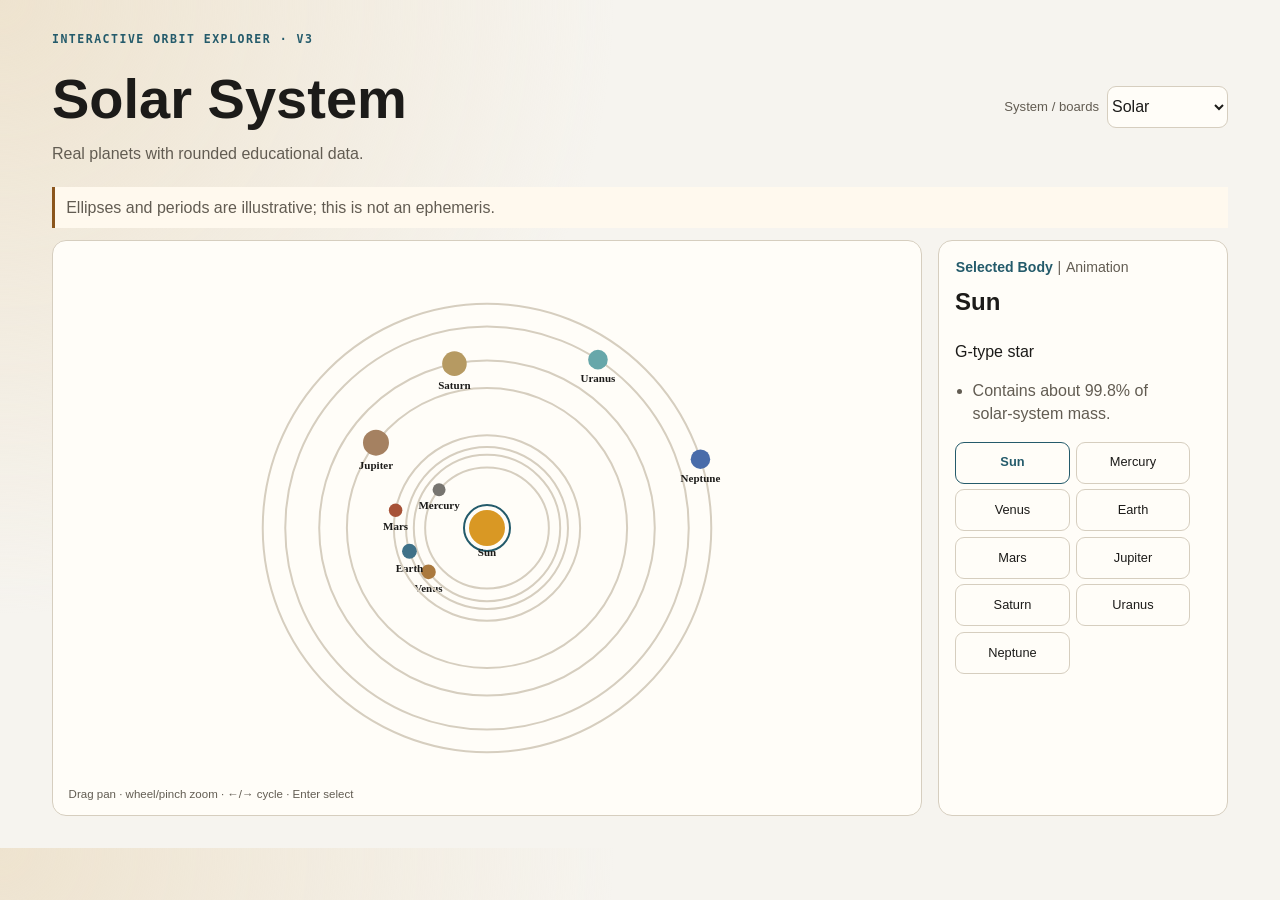
==== commit bad4d328: "polish(orbit): collapsible scale/static notes, drop duplicate panel headings, bold current tab" ====
--- a/docs/orbit/index.html
+++ b/docs/orbit/index.html
@@ -37,7 +37,6 @@
   <aside class="info side-panel">
     <div class="panel-tabs" role="tablist" aria-label="Body and animation panels"><button id="panelTabSelected" type="button" role="tab" aria-selected="true" aria-controls="panelSelected">Selected Body</button><span class="tab-sep" aria-hidden="true"> | </span><button id="panelTabAnimation" type="button" role="tab" aria-selected="false" aria-controls="panelAnimation" tabindex="-1">Animation</button></div>
     <section id="panelSelected" class="tab-panel" role="tabpanel" aria-labelledby="panelTabSelected" aria-live="polite">
-      <p class="eyebrow">SELECTED BODY</p>
       <h2 id="infoName"></h2>
       <p id="infoType"></p>
       <ul id="infoFacts"></ul>
@@ -45,7 +44,6 @@
     </section>
     <section id="panelAnimation" class="tab-panel" role="tabpanel" aria-labelledby="panelTabAnimation" hidden>
       <section class="anim-panel" aria-label="Animation controls">
-        <p class="eyebrow">ANIMATION</p>
         <section class="controls" aria-label="Simulation controls">
           <button id="playButton" type="button">Pause</button>
           <button id="staticButton" type="button" aria-pressed="false">Static</button>
@@ -62,8 +60,8 @@
           <label><input id="constructionInput" type="checkbox"> Ellipse construction</label>
           <label><input id="lagrangeInput" type="checkbox"> L1–L5 schematic</label>
         </section>
-        <p id="scaleNote" class="scale-note"></p>
-        <p class="scale-note">Static: fixed epoch (day 0) following the original Aurum v1 framing (commit 83a0596) — centre at world (-3,-3) about 168px left of and below the 16%/82% anchor at 56px/unit, orbits opening up-and-to-the-right, no motion. Also via <code>?static=1</code>.</p>
+        <details class="note-details"><summary id="scaleNoteSummary">Readable scale</summary><p id="scaleNote" class="scale-note"></p></details>
+        <details class="note-details"><summary>Static view</summary><p class="scale-note">Static: fixed epoch (day 0) following the original Aurum v1 framing (commit 83a0596) — centre at world (-3,-3) about 168px left of and below the 16%/82% anchor at 56px/unit, orbits opening up-and-to-the-right, no motion. Also via <code>?static=1</code>.</p></details>
         <details id="animorphsNote" class="note-details" hidden><summary>Non-canon layout note</summary><p id="animorphsNoteText"></p></details>
       </section>
     </section>
--- a/docs/orbit/style.css
+++ b/docs/orbit/style.css
@@ -20,8 +20,9 @@
 /* Slim text tabs: one compact line, no tall button boxes */
 .panel-tabs{display:block;flex:none;margin:0 0 .5rem;padding:0;line-height:1.2;font-size:.88rem}
 .panel-tabs [role=tab]{display:inline;min-height:0;padding:.1rem .05rem;border:0;border-radius:0;background:none;color:var(--muted);font:inherit;cursor:pointer}
-.panel-tabs [role=tab]:hover,.panel-tabs [role=tab]:focus-visible{color:var(--accent);text-decoration:underline;box-shadow:none}
-.panel-tabs [role=tab][aria-selected=true]{background:none;color:var(--accent);border:0;font-weight:700;text-decoration:underline}
+.panel-tabs [role=tab]:hover{color:var(--accent);text-decoration:underline;box-shadow:none}
+.panel-tabs [role=tab]:focus-visible{color:var(--accent);outline:2px solid var(--accent);outline-offset:2px;box-shadow:none}
+.panel-tabs [role=tab][aria-selected=true]{background:none;color:var(--accent);border:0;font-weight:700;text-decoration:none;cursor:default}
 .panel-tabs .tab-sep{color:var(--muted)}
 
 /* Collapsible Animorphs caveat at the bottom of the Animation panel */
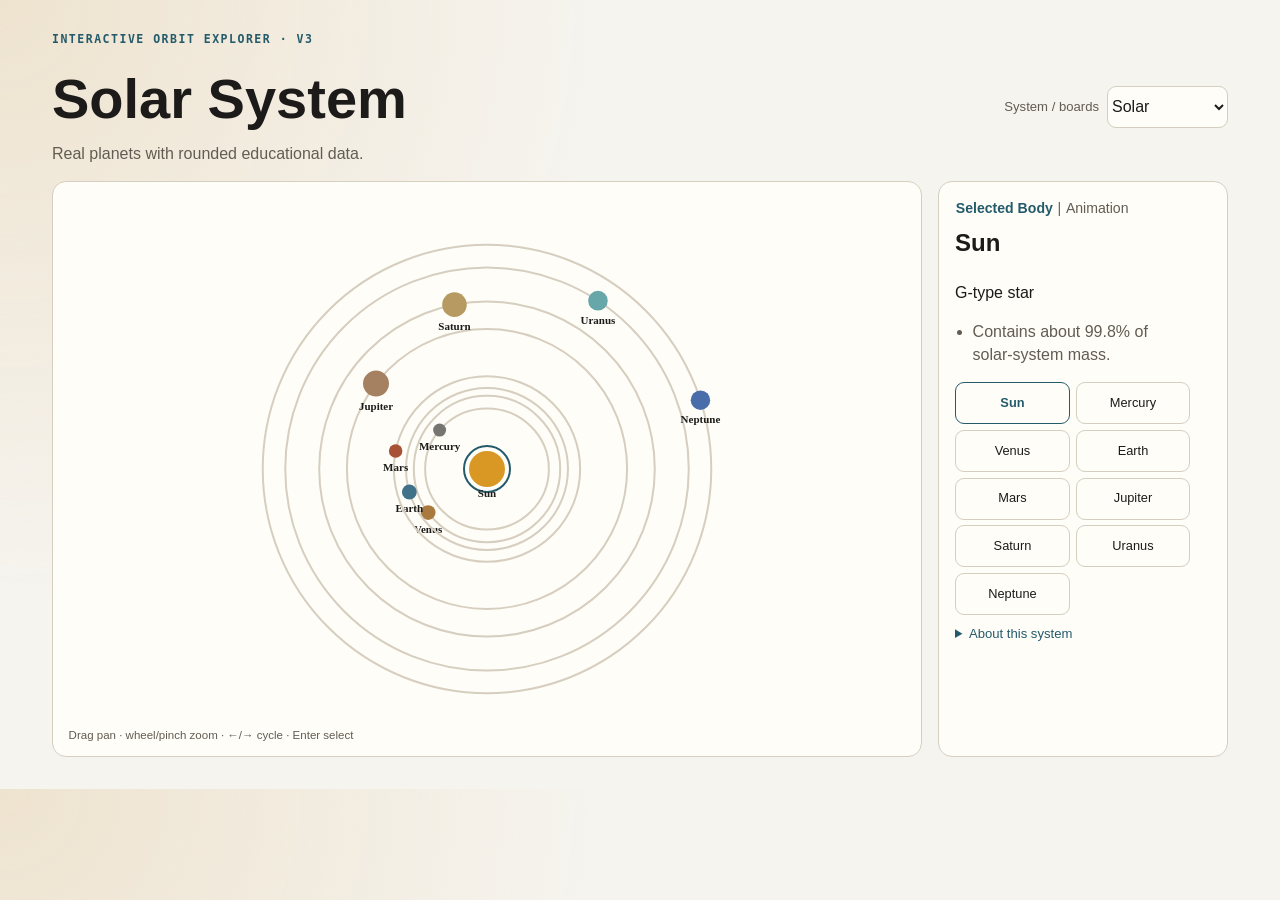
==== commit 270227e9: "tidy(orbit): system notices move to collapsible in Selected Body tab; drop header notice strip" ====
--- a/docs/orbit/index.html
+++ b/docs/orbit/index.html
@@ -25,7 +25,6 @@
     </select>
   </div>
 </header>
-<p id="modeNotice" class="notice"></p>
 <section class="layout">
   <div class="display-col">
     <section class="stage">
@@ -41,6 +40,7 @@
       <p id="infoType"></p>
       <ul id="infoFacts"></ul>
       <div id="bodyButtons" class="body-buttons"></div>
+      <details id="systemNote" class="note-details"><summary>About this system</summary><p id="systemNoteText"></p></details>
     </section>
     <section id="panelAnimation" class="tab-panel" role="tabpanel" aria-labelledby="panelTabAnimation" hidden>
       <section class="anim-panel" aria-label="Animation controls">
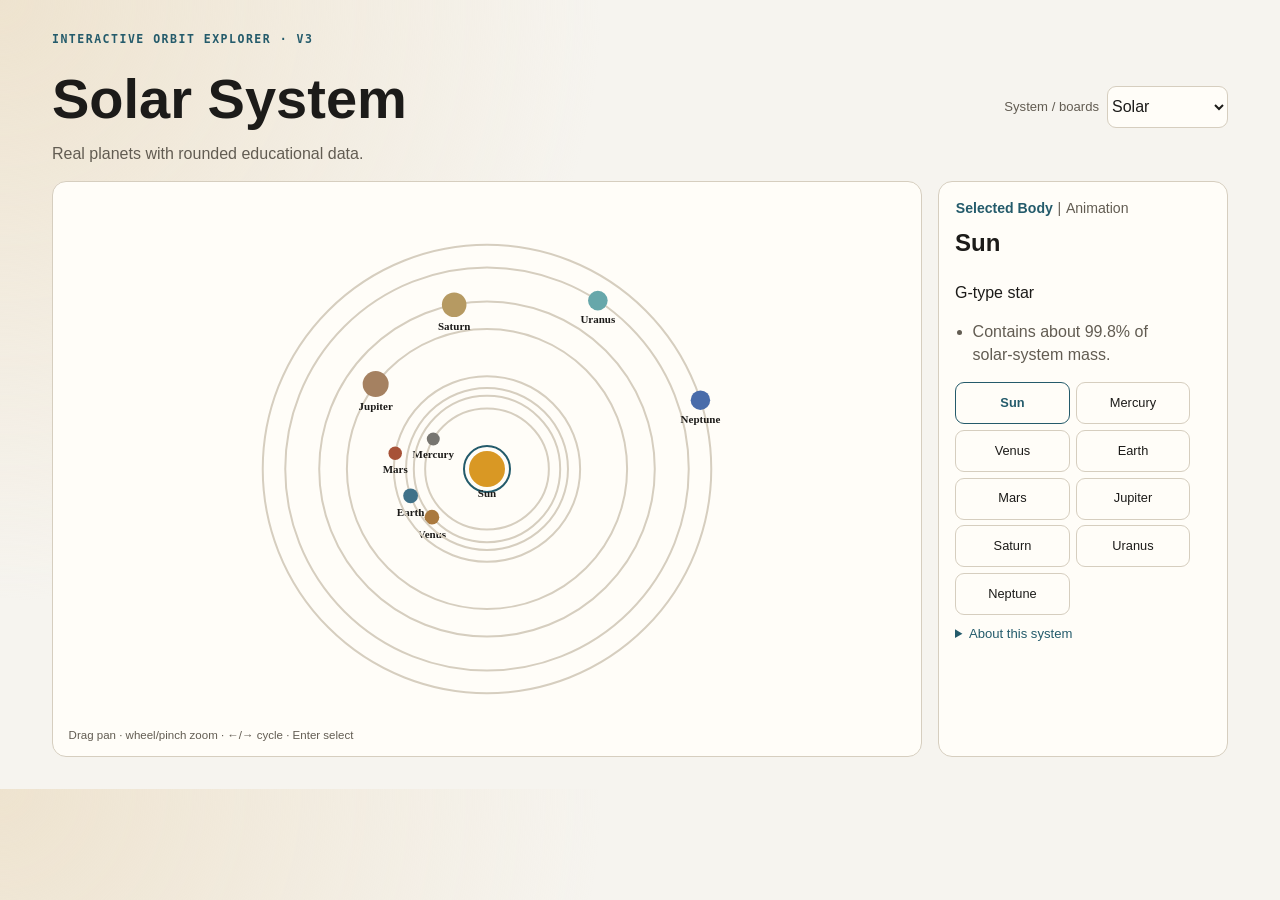
==== commit 2c44dda2: "tidy(orbit): About-this-system note for all systems in Selected Body; remove Animorphs-only Animatio" ====
--- a/docs/orbit/index.html
+++ b/docs/orbit/index.html
@@ -62,7 +62,6 @@
         </section>
         <details class="note-details"><summary id="scaleNoteSummary">Readable scale</summary><p id="scaleNote" class="scale-note"></p></details>
         <details class="note-details"><summary>Static view</summary><p class="scale-note">Static: fixed epoch (day 0) following the original Aurum v1 framing (commit 83a0596) — centre at world (-3,-3) about 168px left of and below the 16%/82% anchor at 56px/unit, orbits opening up-and-to-the-right, no motion. Also via <code>?static=1</code>.</p></details>
-        <details id="animorphsNote" class="note-details" hidden><summary>Non-canon layout note</summary><p id="animorphsNoteText"></p></details>
       </section>
     </section>
   </aside>
